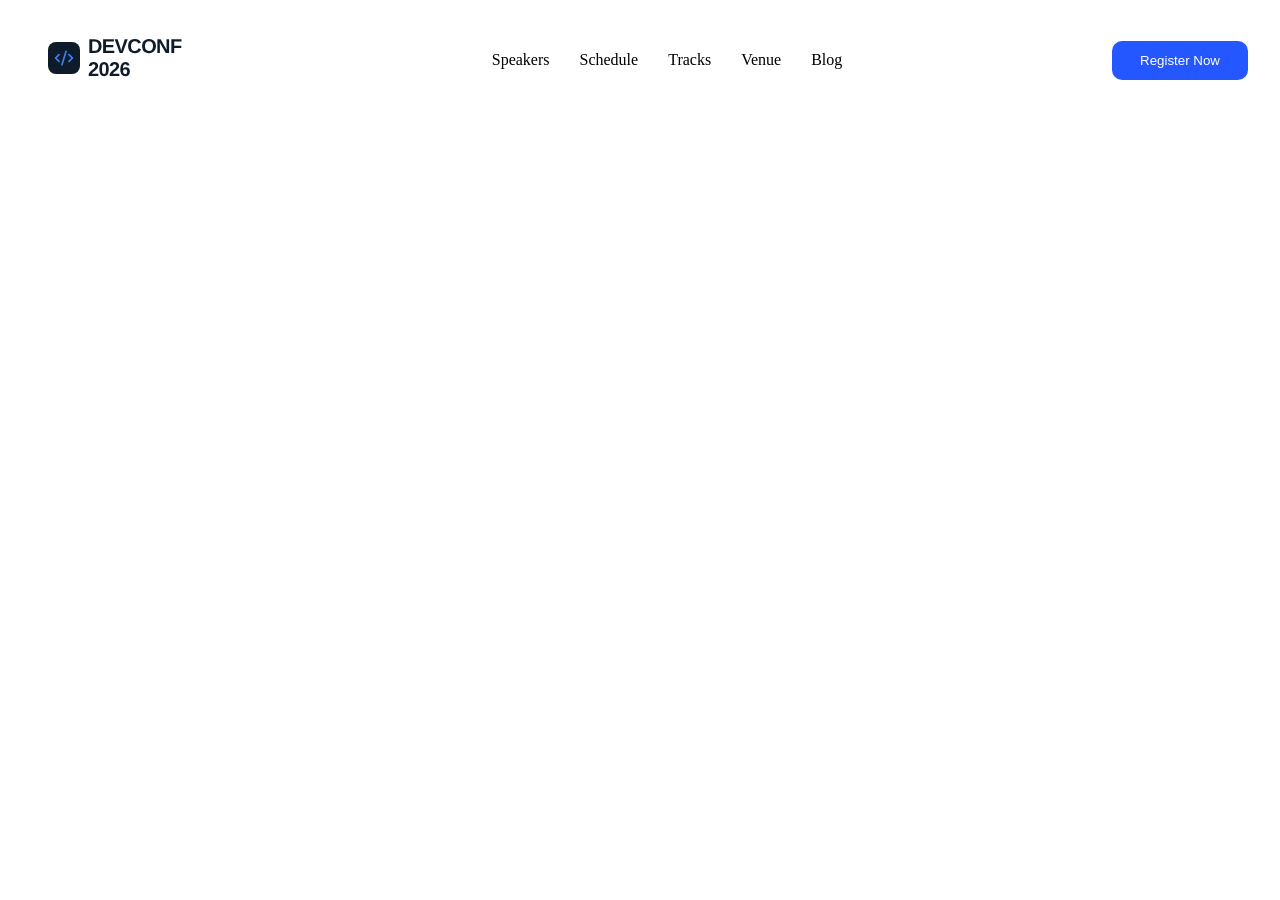
==== index.html @ 92a16733 "first commit" ====
<!DOCTYPE html>
<html lang="en">

<head>
    <meta charset="UTF-8">
    <meta name="viewport" content="width=device-width, initial-scale=1.0">
    <title>Document</title>
    <link rel="stylesheet" href="./style.html/style.css">
</head>

<body>
    <!-- nav start -->
    <nav class="navbar container">
        <div>
            <img src="./image/Container.png" alt="">
        </div>
        <!-- menu -->
        <div>
            <ul class="menubar">
                <li>Speakers</li>
                <li>Schedule</li>
                <li>Tracks</li>
                <li>Venue</li>
                <li>Blog</li>
            </ul>
        </div>
        <!-- button -->
        <div>
            <button class="button">Register Now</button>
        </div>
    </nav>
    <!-- nav end -->
</body>

</html>
---- style.html/style.css ----
.container{
    max-width: 1200px;
}
.navbar{
    display: flex;
    justify-content: space-between;
    align-items: center;
    width: 100%;
    margin: 20px auto;
    padding: 15px 40px;
    background-color: white;
}         
.menubar{
    display: flex;
    justify-content: center;
    gap: 30px;
    list-style: none;
}
.button{
    background: #2457ff;
    color: white;
    margin: auto;
    padding: 12px 28px;
    border: none;
    border-radius: 10px;
}
.button:hover{
   /* color: #e3ad55; */
   background: red;
}
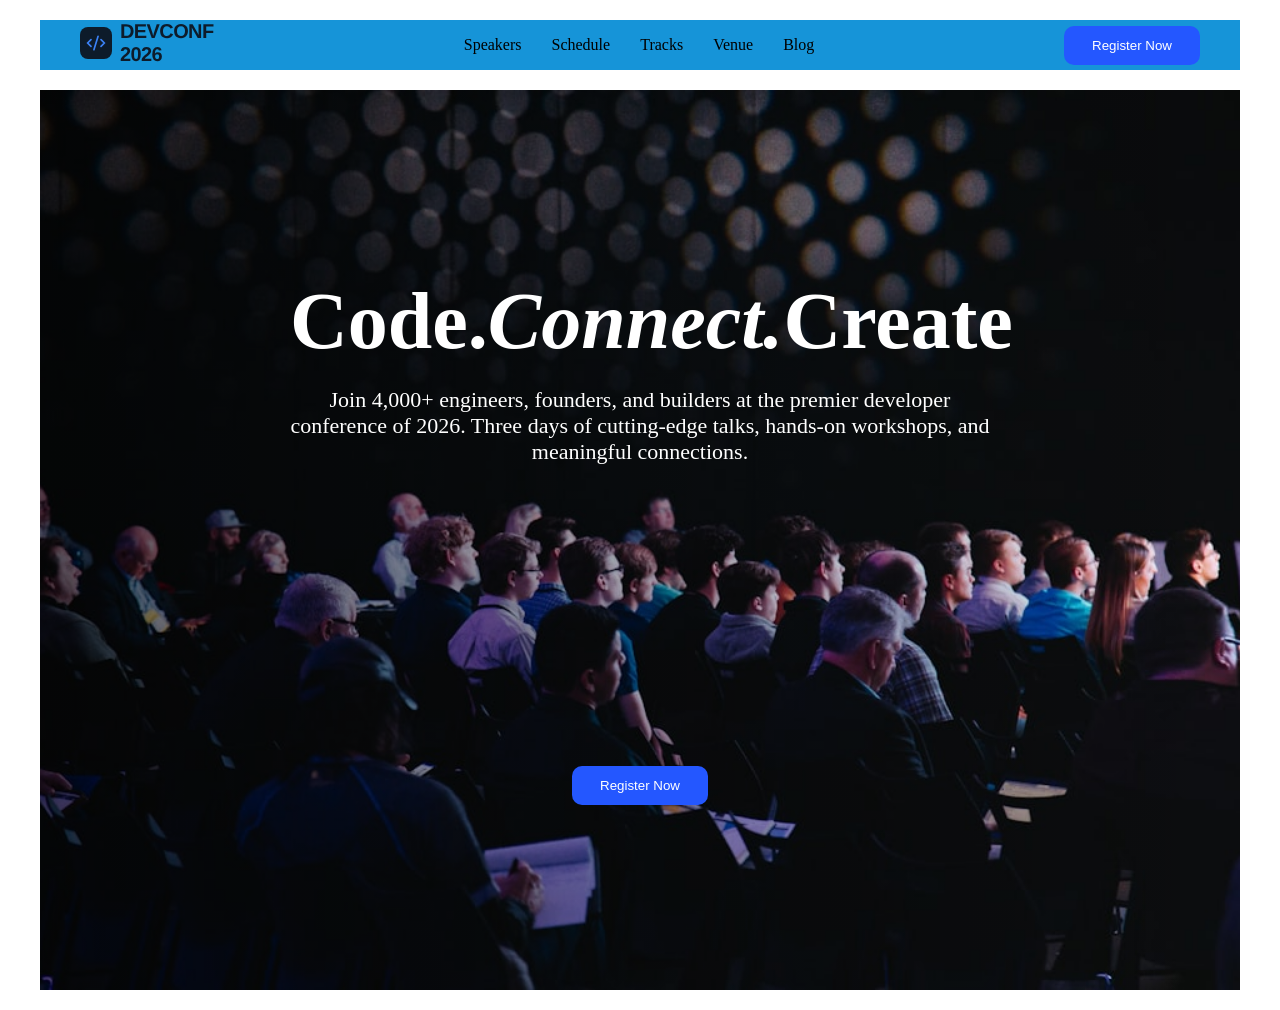
==== commit 9aa1fb62: "Banner saction completed" ====
--- a/index.html
+++ b/index.html
@@ -8,7 +8,7 @@
     <link rel="stylesheet" href="./style.html/style.css">
 </head>
 
-<body>
+<body">
     <!-- nav start -->
     <nav class="navbar container">
         <div>
@@ -30,6 +30,17 @@
         </div>
     </nav>
     <!-- nav end -->
-</body>
+    <!-- banner saction start -->
+    <section class="banner container">
+        <div class="banner-content">
+            <h1>Code.<em>Connect.</em>Create</h1>
+            <p>Join 4,000+ engineers, founders, and builders at the premier developer conference of 2026. Three days of
+                cutting-edge talks, hands-on workshops, and meaningful connections.</p>
+            <button class="btn">Register Now</button>
+        </div>
+    </section>
+    <!-- banner saction end -->
+    <!-- 1st card section start -->
+    </body>
 
 </html>
--- a/style.html/style.css
+++ b/style.html/style.css
@@ -1,14 +1,22 @@
+
+
+*{
+    margin:0;
+    padding:0;
+    box-sizing:border-box;
+}
 .container{
     max-width: 1200px;
+    margin: auto;
 }
 .navbar{
     display: flex;
     justify-content: space-between;
     align-items: center;
     width: 100%;
-    margin: 20px auto;
-    padding: 15px 40px;
-    background-color: white;
+    margin:20px auto;
+    padding: 0px 40px;
+    background-color: rgb(22, 148, 216);
 }         
 .menubar{
     display: flex;
@@ -27,4 +35,63 @@
 .button:hover{
    /* color: #e3ad55; */
    background: red;
+}
+/* navbar end */
+/* banner saction start */
+.banner{
+    background-image:linear-gradient(
+        to right,
+        rgba(0,0,0,0.8) 0%,
+        rgba(0,0,0,0.6) 0%,
+        rgba(0,0,0,0.2) 70%,
+        rgba(0,0,0,0) 100%
+        ),
+     url(../image/banner.jpg);
+    background-position: center;
+    background-size: cover;
+    width: 100%;
+    height: 100vh;
+    max-width: 1200px;
+    display: flex;
+    justify-content: center;
+    align-items: center;
+    text-align: center;
+    margin: 20px auto;
+}
+.banner-content{
+    width: 700px;
+    margin: 20px auto;
+}
+.banner h1{
+    color: white;
+    font-size: 80px;
+    margin-bottom: 20px;
+}
+.banner p{
+    color: white;
+    font-size: 22px;
+    font-weight: 400;
+    width: auto;
+    height: auto;
+    text-decoration: none;
+    margin-bottom: 1px;
+}
+.btn{
+    background: #2457ff;
+    color: white;
+    margin: auto;
+    padding: 12px 28px;
+    border: none;
+    border-radius: 10px;
+    margin-top: 300px;
+}
+.btn:hover{
+    background: red;
+}
+/* banner section end */
+/* card-section start */
+.card-section{
+    display: grid;
+    /* justify-content: space-between; */
+    grid-template-columns: 2, 1fr;
 }
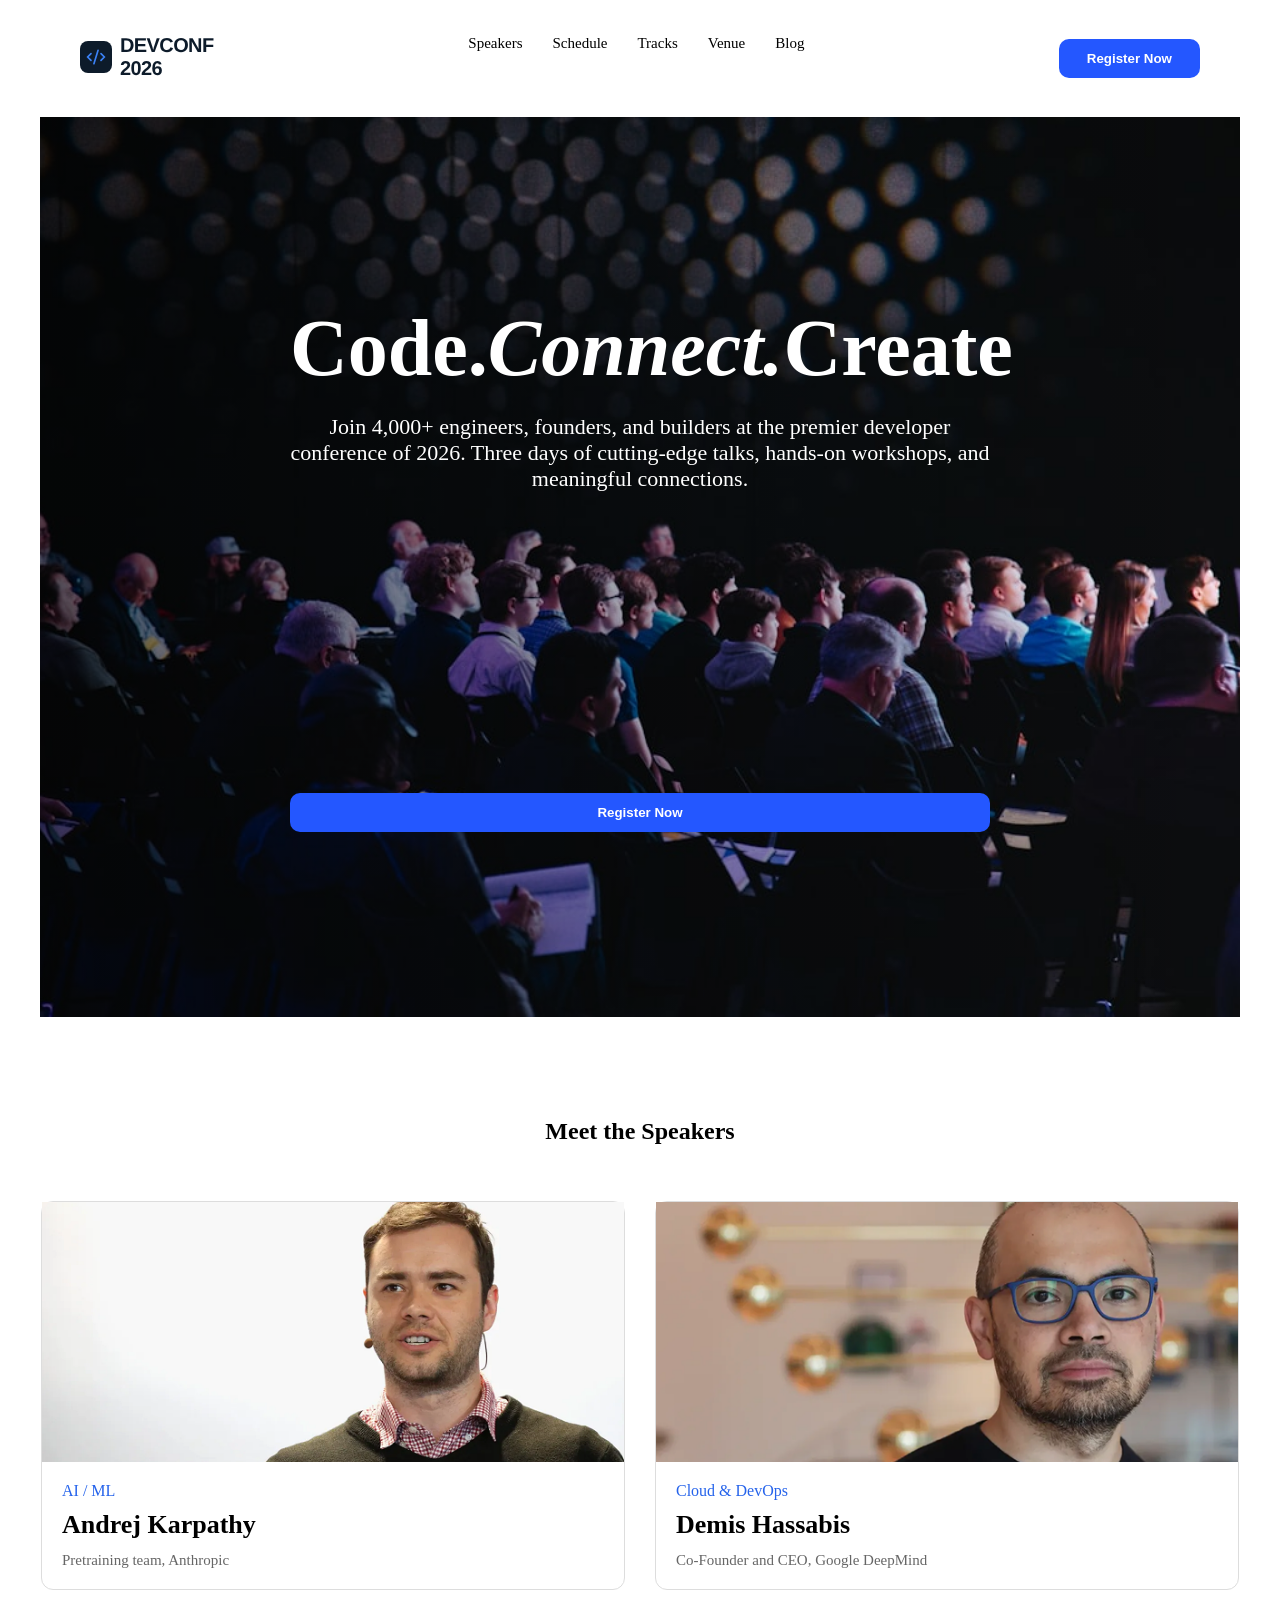
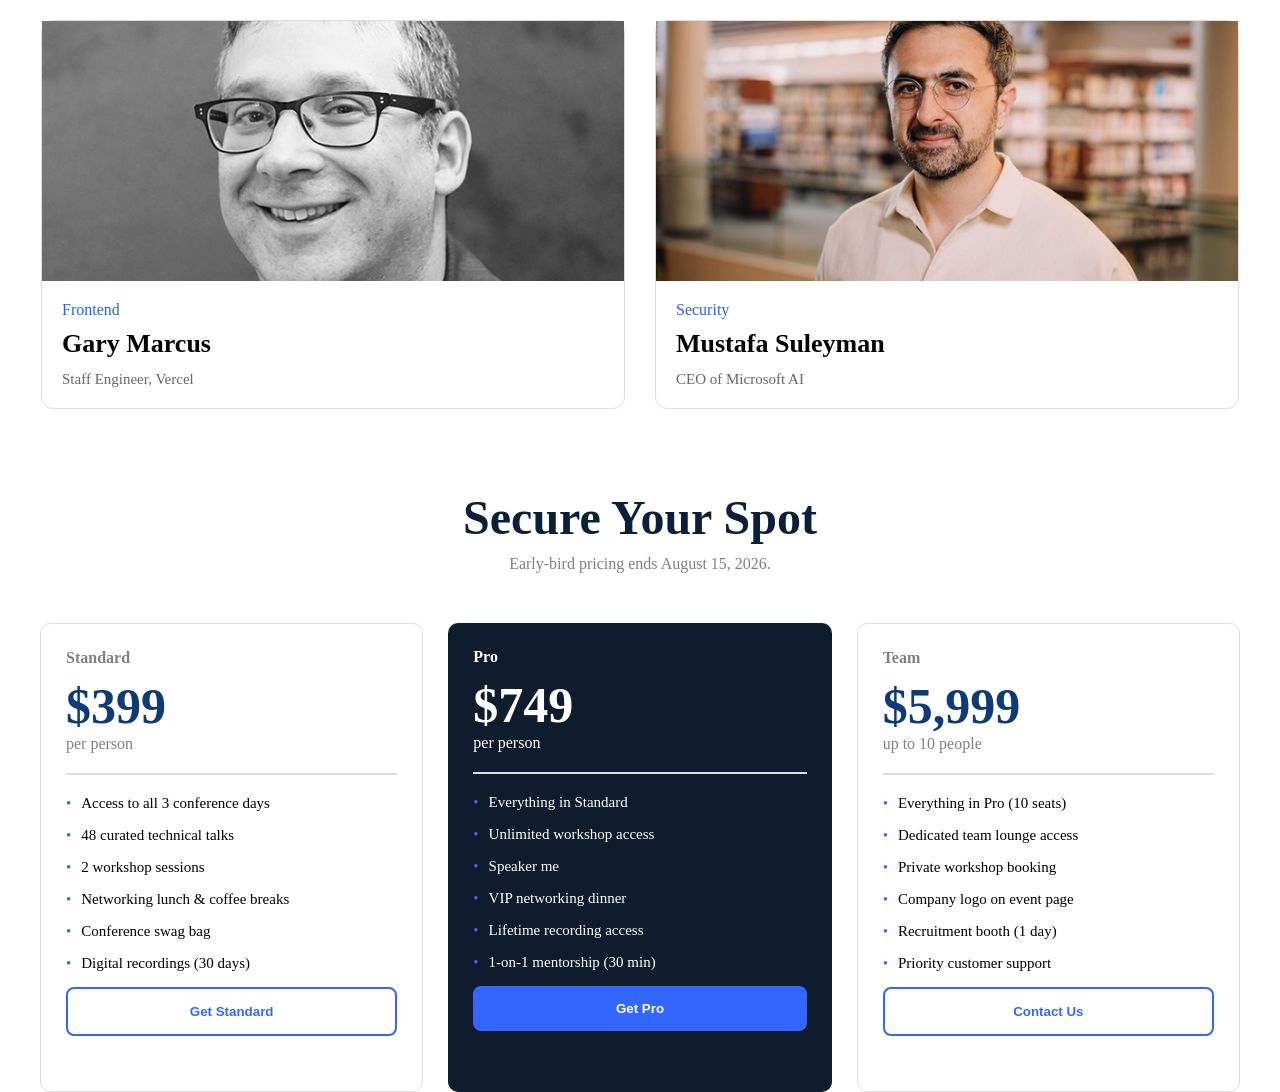
==== commit 699e5a07: "Speaker section and Card section done" ====
--- a/index.html
+++ b/index.html
@@ -31,7 +31,7 @@
     </nav>
     <!-- nav end -->
     <!-- banner saction start -->
-    <section class="banner container">
+    <section class="banner">
         <div class="banner-content">
             <h1>Code.<em>Connect.</em>Create</h1>
             <p>Join 4,000+ engineers, founders, and builders at the premier developer conference of 2026. Three days of
@@ -41,6 +41,99 @@
     </section>
     <!-- banner saction end -->
     <!-- 1st card section start -->
+    <section class="speaker">
+        <h1>Meet the Speakers</h1>
+        <div class="speaker-container">
+            <div class="card">
+                <img src="./image/andrej.png" alt="">
+                <div class="card-content">
+                    <p class="p-tag-colour">AI / ML</p>
+                    <h3>Andrej Karpathy</h3>
+                    <p class="job">Pretraining team, Anthropic</p>
+                </div>
+            </div>
+            <div class="card">
+                <img src="./image/demis.png" alt="">
+                <div class="card-content">
+                    <p class="p-tag-colour">Cloud & DevOps</p>
+                    <h3>Demis Hassabis</h3>
+                    <p class="job">Co-Founder and CEO, Google DeepMind</p>
+                </div>
+            </div>
+            <div class="card">
+                <img src="./image/gary.png" alt="">
+                <div class="card-content">
+                    <p class="p-tag-colour">Frontend</p>
+                    <h3>Gary Marcus</h3>
+                    <p class="job">Staff Engineer, Vercel</p>
+                </div>
+            </div>
+            <div class="card">
+                <img src="./image/mustafa.png" alt="">
+                <div class="card-content">
+                    <p class="p-tag-colour">Security</p>
+                    <h3>Mustafa Suleyman</h3>
+                    <p class="job">CEO of Microsoft AI</p>
+                </div>
+            </div>
+        </div>
+    </section>
+    <!-- speaker-section end -->
+    <!-- card-section start -->
+    <section class="prising">
+        <header>
+            <h1>Secure Your Spot</h1>
+            <p class="subtitle">Early-bird pricing ends August 15, 2026.</p>
+        </header>
+        <div class="pricing-container">
+            <div class="box-1">
+                <p class="plan">Standard</p>
+                <h2>$399</h2>
+                <p class="price-text">per person</p>
+                <hr>
+                <ul class="dot">
+                    <li>Access to all 3 conference days</li>
+                    <li>48 curated technical talks</li>
+                    <li>2 workshop sessions</li>
+                    <li>Networking lunch & coffee breaks</li>
+                    <li>Conference swag bag</li>
+                    <li>Digital recordings (30 days)</li>
+                    <button>Get Standard</button>
+                </ul>
+            </div>
+            <div class="box-2">
+                <p class="plan">Pro</p>
+                <h2>$749</h2>
+                <p class="price-text">per person</p>
+                <hr>
+                <ul class="dot">
+                    <li>Everything in Standard</li>
+                    <li>Unlimited workshop access</li>
+                    <li>Speaker me </li>
+                    <li>VIP networking dinner</li>
+                    <li>Lifetime recording access</li>
+                    <li>1-on-1 mentorship (30 min)</li>
+                    <button class="button-2">Get Pro</button>
+                </ul>
+            </div>
+            <div class="box-1">
+                <p class="plan">Team</p>
+                <h2>$5,999</h2>
+                <p class="price-text">up to 10 people</p>
+                <hr>
+                <ul class="dot">
+                    <li>Everything in Pro (10 seats)</li>
+                    <li>Dedicated team lounge access</li>
+                    <li>Private workshop booking</li>
+                    <li>Company logo on event page</li>
+                    <li>Recruitment booth (1 day)</li>
+                    <li>Priority customer support</li>
+                    <button>Contact Us</button>
+                </ul>
+            </div>
+        </div>
+    </section>
+
     </body>
 
 </html>
--- a/style.html/style.css
+++ b/style.html/style.css
@@ -1,5 +1,3 @@
-
-
 *{
     margin:0;
     padding:0;
@@ -16,7 +14,8 @@
     width: 100%;
     margin:20px auto;
     padding: 0px 40px;
-    background-color: rgb(22, 148, 216);
+    background-color: white;
+    
 }         
 .menubar{
     display: flex;
@@ -31,6 +30,7 @@
     padding: 12px 28px;
     border: none;
     border-radius: 10px;
+    cursor: pointer;
 }
 .button:hover{
    /* color: #e3ad55; */
@@ -38,6 +38,11 @@
 }
 /* navbar end */
 /* banner saction start */
+.card-section{
+    width: 100%;
+    max-width: 1200px;
+    margin: 80px auto;
+}
 .banner{
     background-image:linear-gradient(
         to right,
@@ -89,9 +94,168 @@
     background: red;
 }
 /* banner section end */
-/* card-section start */
-.card-section{
+/* speaker-section start */
+.speaker{
+    max-width:1200px;
+    margin: auto;
+    border: 1px solid white;
+}
+.speaker h1{
+    text-align: center;
+    margin-top: 80px;
+    margin-bottom: 56px;
+}
+.speaker-container{
     display: grid;
-    /* justify-content: space-between; */
-    grid-template-columns: 2, 1fr;
-}+    grid-template-columns: repeat(2,1fr);
+    gap: 30px; 
+}
+.card{
+    background:#fff;
+    border-radius:12px;
+    border:1px solid #ddd;
+}
+.card img{
+    width:100%;
+    height:260px;
+    object-fit:cover;
+    display:block;
+}
+.card-content{
+    padding:20px;
+}
+.p-tag-colour{
+     color:#2563eb;
+    margin-bottom:10px;
+}
+.card h3{
+    font-size:26px;
+    margin-bottom:12px;
+}
+.job{
+    color: #666;
+    font-size: 15px;
+}
+/* seaker-section end */
+/* card-srction-start */
+.prising{
+    max-width:1200px;
+    margin:auto
+}
+.box-container{
+    text-align: center;
+}
+.buy-card{
+    display: flex;
+    justify-content: center;
+    gap: 30px;
+    background-color: white;
+}
+header p{
+    margin-top: 12px;
+    margin-bottom: 48px;
+}
+.box-1{
+    border: #2457ff;
+}
+.prising h1{
+    text-align:center;
+    font-size:48px;
+    color:#0b1f39;
+    margin-top: 80px;
+}
+.subtitle{
+        text-align:center;
+    color:gray;
+    margin-top:10px;
+    margin-bottom:50px;
+}
+.pricing-container{
+    display:grid;
+    grid-template-columns:repeat(3,1fr);
+    gap:25px;
+}
+.box-1{
+    background: white;
+    border: 1px solid #ddd;
+    padding: 25px;
+    border-radius: 10px;
+}.box-1 h2{
+    font-size:50px;
+    color:#0e3b75;
+}
+.plan{
+    font: size 30px;px;
+    color:gray;
+    font-weight:bold;
+    margin-bottom:10px;
+}
+.price-text{
+    color:gray;
+    margin-bottom:20px;
+}hr{
+    margin:20px 0;
+    border:0;
+    border:1px solid #ddd;
+}
+ul{
+    list-style:none;
+    margin-bottom:30px;
+}
+ul li{
+    margin:15px 0;
+    font-size:15px;
+}
+.dot li::before{
+    content:"•";
+    color:#3366ff;
+    margin-right:10px;
+}
+button{
+    width:100%;
+    padding: 15px;
+    border-radius:8px;
+    border:2px solid #3366ff;
+    background:white;
+    color:#3366ff;
+    font-weight:bold;
+    cursor:pointer;
+}
+button:hover{
+    background:#3366ff;
+    color:white;
+}
+.box-2{
+    background:#0f1c2d;
+    color:white;
+}
+.box-2 h2,
+.box-2 .plan,
+.box-2 .price-text,
+.box-2 li{
+    color:white;
+}
+.box-2 h2{
+    font-size: 50px;
+}
+.active hr{
+    border-color:#2d3c52;
+}
+.box-2{
+    padding: 25px;
+    border-radius: 10px;
+}
+.box-2 button{
+    background:#3366ff;
+    color:white;
+    border:none;
+}
+
+.box-2 button:hover{
+    background:white;
+    color: #3366ff;
+}
+/* card-srction-start */
+
+
+
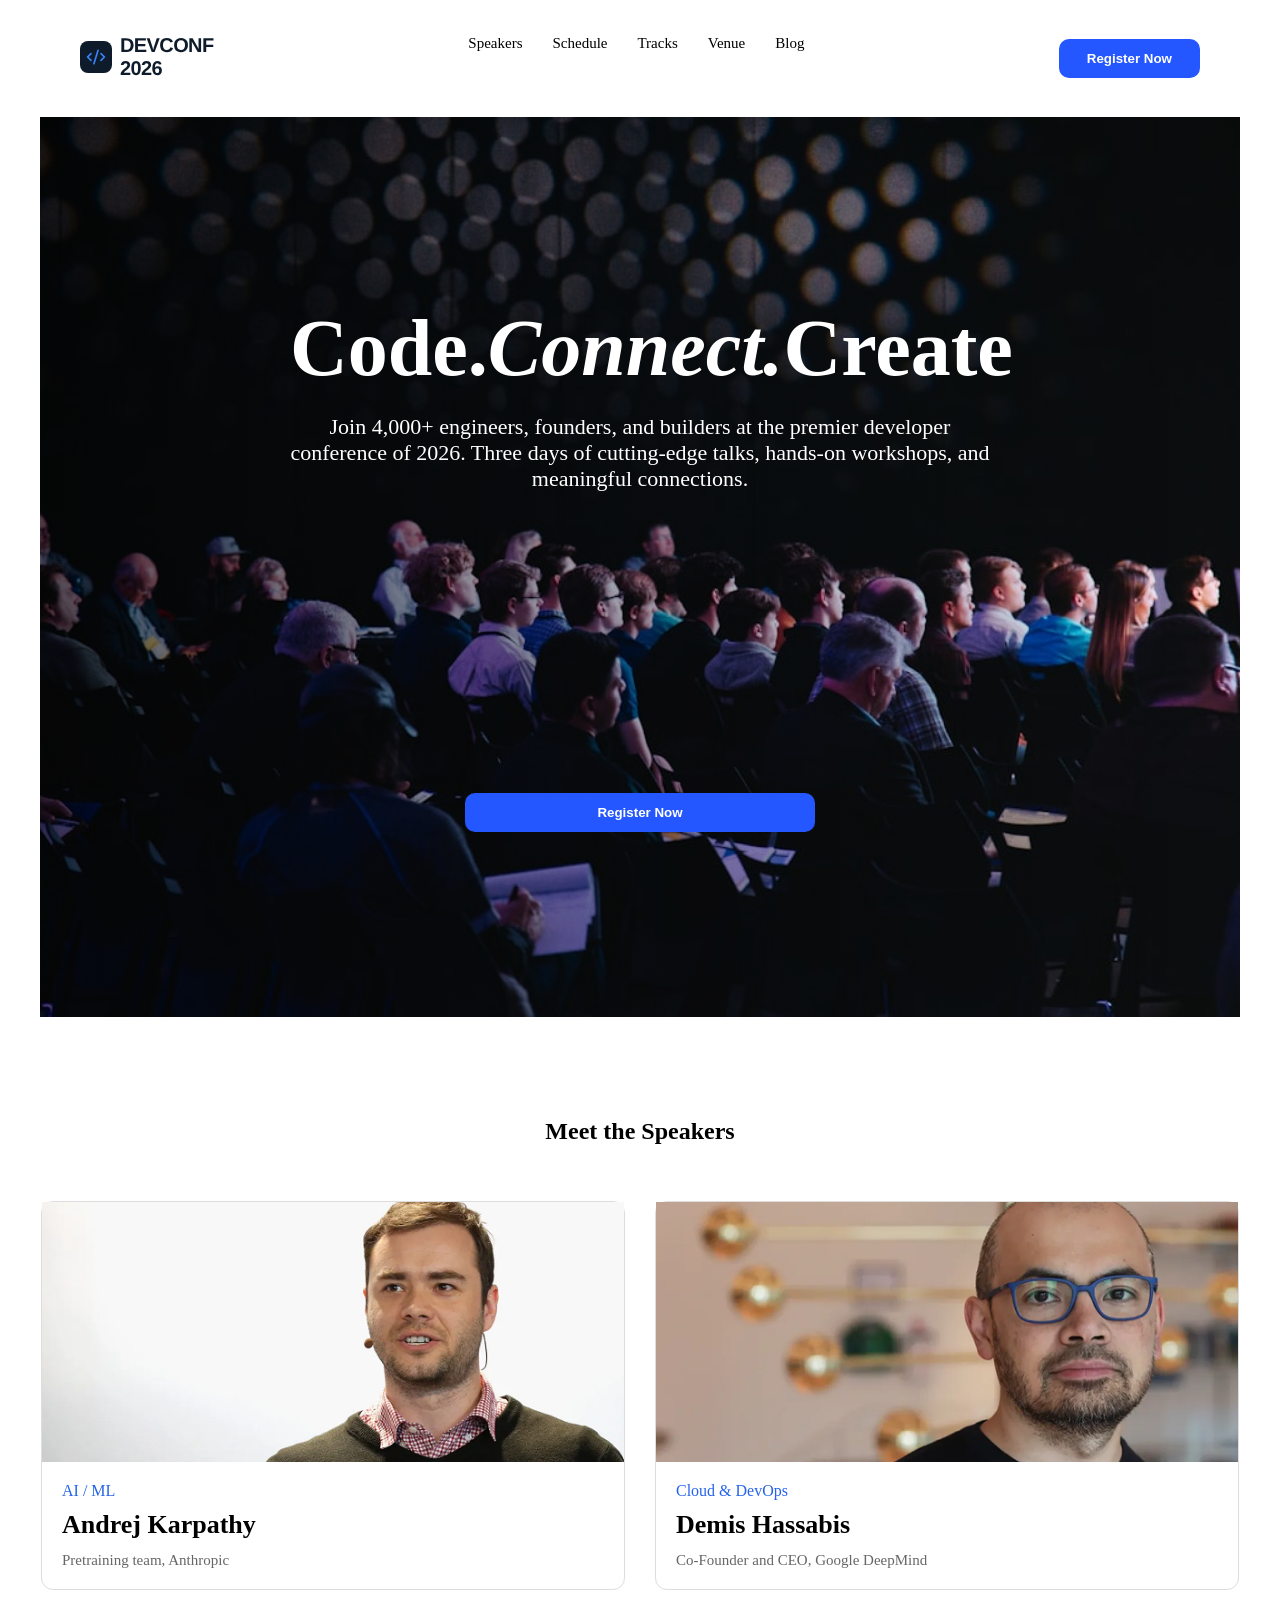
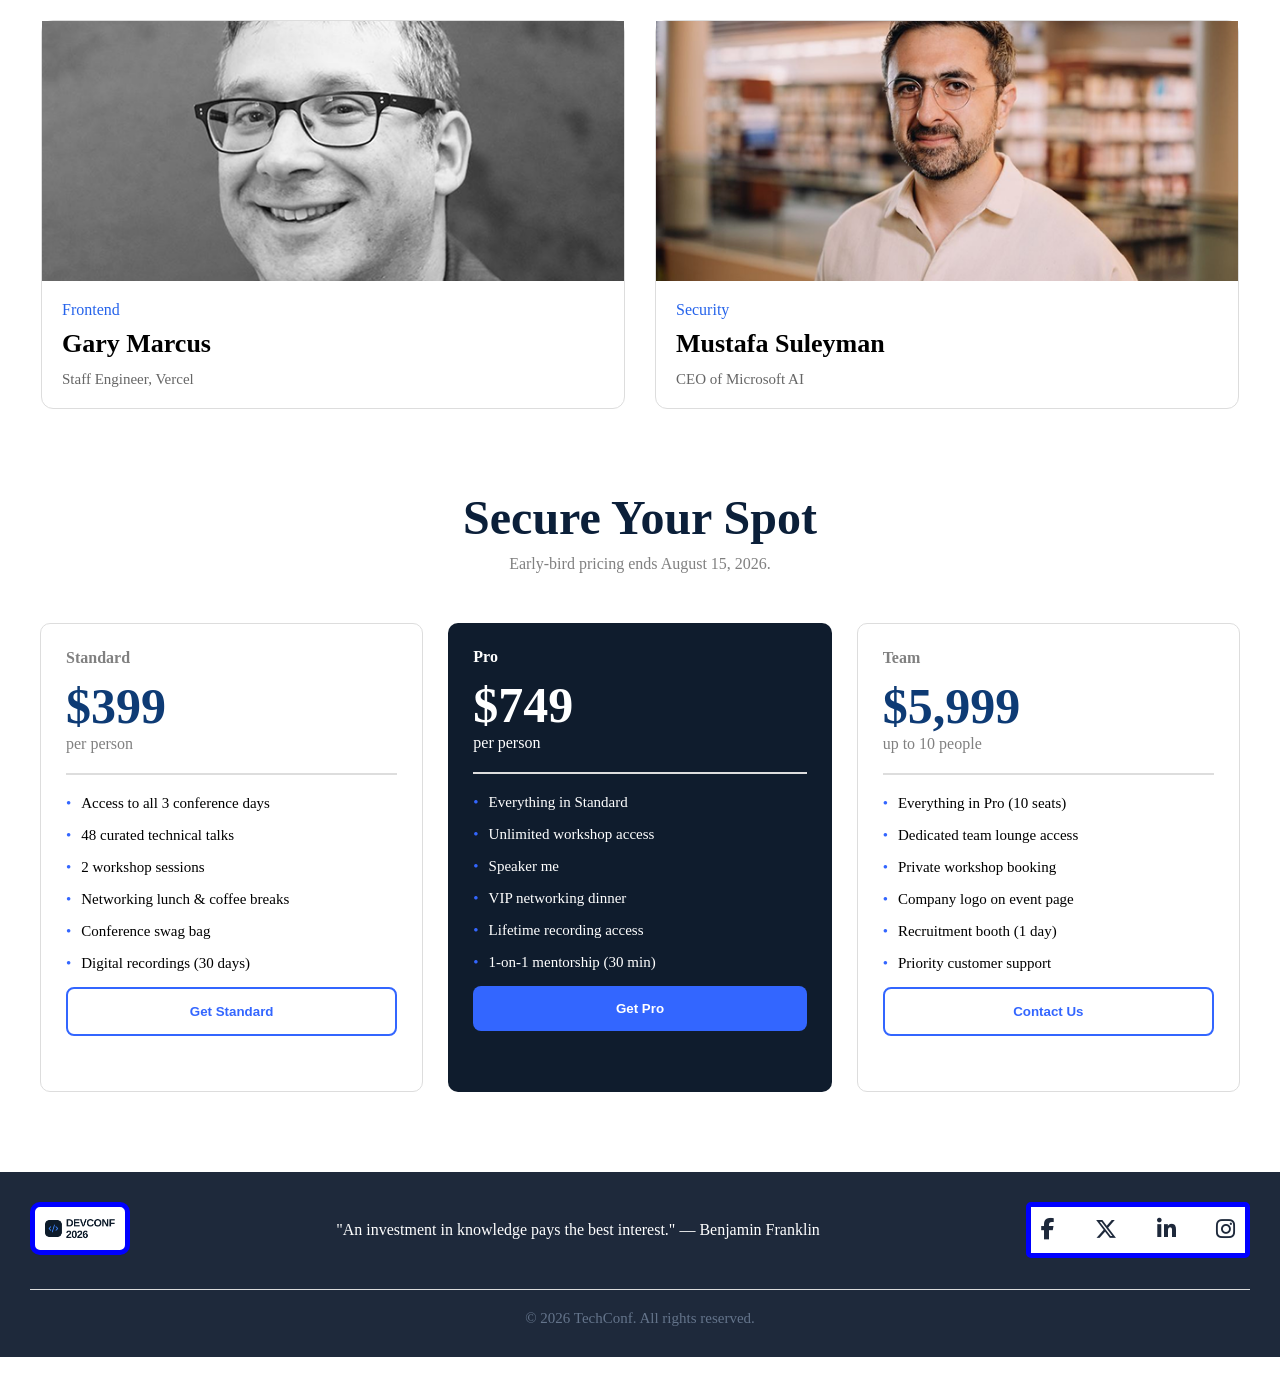
==== commit 9257f86a: "Footer saction completed with socialmedia logos,proverb etc" ====
--- a/index.html
+++ b/index.html
@@ -10,25 +10,27 @@
 
 <body">
     <!-- nav start -->
-    <nav class="navbar container">
-        <div>
-            <img src="./image/Container.png" alt="">
-        </div>
-        <!-- menu -->
-        <div>
-            <ul class="menubar">
-                <li>Speakers</li>
-                <li>Schedule</li>
-                <li>Tracks</li>
-                <li>Venue</li>
-                <li>Blog</li>
-            </ul>
-        </div>
-        <!-- button -->
-        <div>
-            <button class="button">Register Now</button>
-        </div>
-    </nav>
+    <header class="nav-cocor">
+        <nav class="navbar container">
+            <div>
+                <img src="./image/Container.png" alt="">
+            </div>
+            <!-- menu -->
+            <div>
+                <ul class="menubar">
+                    <li>Speakers</li>
+                    <li>Schedule</li>
+                    <li>Tracks</li>
+                    <li>Venue</li>
+                    <li>Blog</li>
+                </ul>
+            </div>
+            <!-- button -->
+            <div>
+                <button class="button">Register Now</button>
+            </div>
+        </nav>
+    </header>
     <!-- nav end -->
     <!-- banner saction start -->
     <section class="banner">
@@ -133,7 +135,28 @@
             </div>
         </div>
     </section>
-
+    <!-- card section end -->
+    <!-- footer saction start -->
+    <footer class="footer">
+        <div class="footer-top">
+            <div class="footer-logo">
+                <img src="./image/logo.png" alt="TechConf Logo">
+            </div>
+            <div class="footer-mid">
+                <p>"An investment in knowledge pays the best interest." — Benjamin Franklin</p>
+            </div>
+            <div class="footer-social">
+                <a href="#"><i class="fa-brands fa-facebook-f"></i></a>
+                <a href="#"><i class="fa-brands fa-x-twitter"></i></a>
+                <a href="#"><i class="fa-brands fa-linkedin-in"></i></a>
+                <a href="#"><i class="fa-brands fa-instagram"></i></a>
+            </div>
+        </div>
+        <hr>
+        <p class="footer-copy">
+            © 2026 TechConf. All rights reserved.
+        </p>
+    </footer>
+    <link rel="stylesheet" href="https://cdnjs.cloudflare.com/ajax/libs/font-awesome/6.7.2/css/all.min.css">
     </body>
-
 </html>
--- a/style.html/style.css
+++ b/style.html/style.css
@@ -11,12 +11,12 @@
     display: flex;
     justify-content: space-between;
     align-items: center;
+    max-width: 1200px;
     width: 100%;
     margin:20px auto;
     padding: 0px 40px;
     background-color: white;
-    
-}         
+}      
 .menubar{
     display: flex;
     justify-content: center;
@@ -85,10 +85,11 @@
     background: #2457ff;
     color: white;
     margin: auto;
-    padding: 12px 28px;
+    padding: 12px 10px;
     border: none;
     border-radius: 10px;
     margin-top: 300px;
+    width: 50%;
 }
 .btn:hover{
     background: red;
@@ -255,7 +256,63 @@
     background:white;
     color: #3366ff;
 }
-/* card-srction-start */
-
-
-
+/* card-srction-end */
+/* footer-saction-start */
+
+.footer{
+    width: 100%
+    max-width:1200px;
+    margin:80px auto 30px; 
+    background-color: #1e293b;
+    padding: 30px;
+}
+.footer-top{
+    display:flex;
+    justify-content:space-between;
+    align-items:center;
+}
+.footer-logo img{
+    width:100px;
+    padding: 10px;
+    border: 5px solid blue;
+    border-radius: 10px;
+    background: white;
+}
+.footer-social{
+    display:flex;
+    border: 5px solid blue;
+    border-radius: 5px;
+    gap: 40px;
+    background: white;
+    padding: 10px;
+}
+.footer-social a{
+    text-decoration:none;
+    color:#1e293b;
+    font-size:22px;
+}
+.footer-social a:hover{
+    color:#2563eb;
+}
+.footer hr{
+    margin:30px 0 20px;
+    border:none;
+    border-top:1px solid #dcdcdc;
+}
+.footer-copy{
+    text-align:center;
+    color:#64748b;
+    font-size:15px;
+}
+(max-width:768px){
+.footer-top{
+    flex-direction:column;
+    gap:20px;
+}
+}
+.footer-mid{
+    color: white;
+}
+
+
+
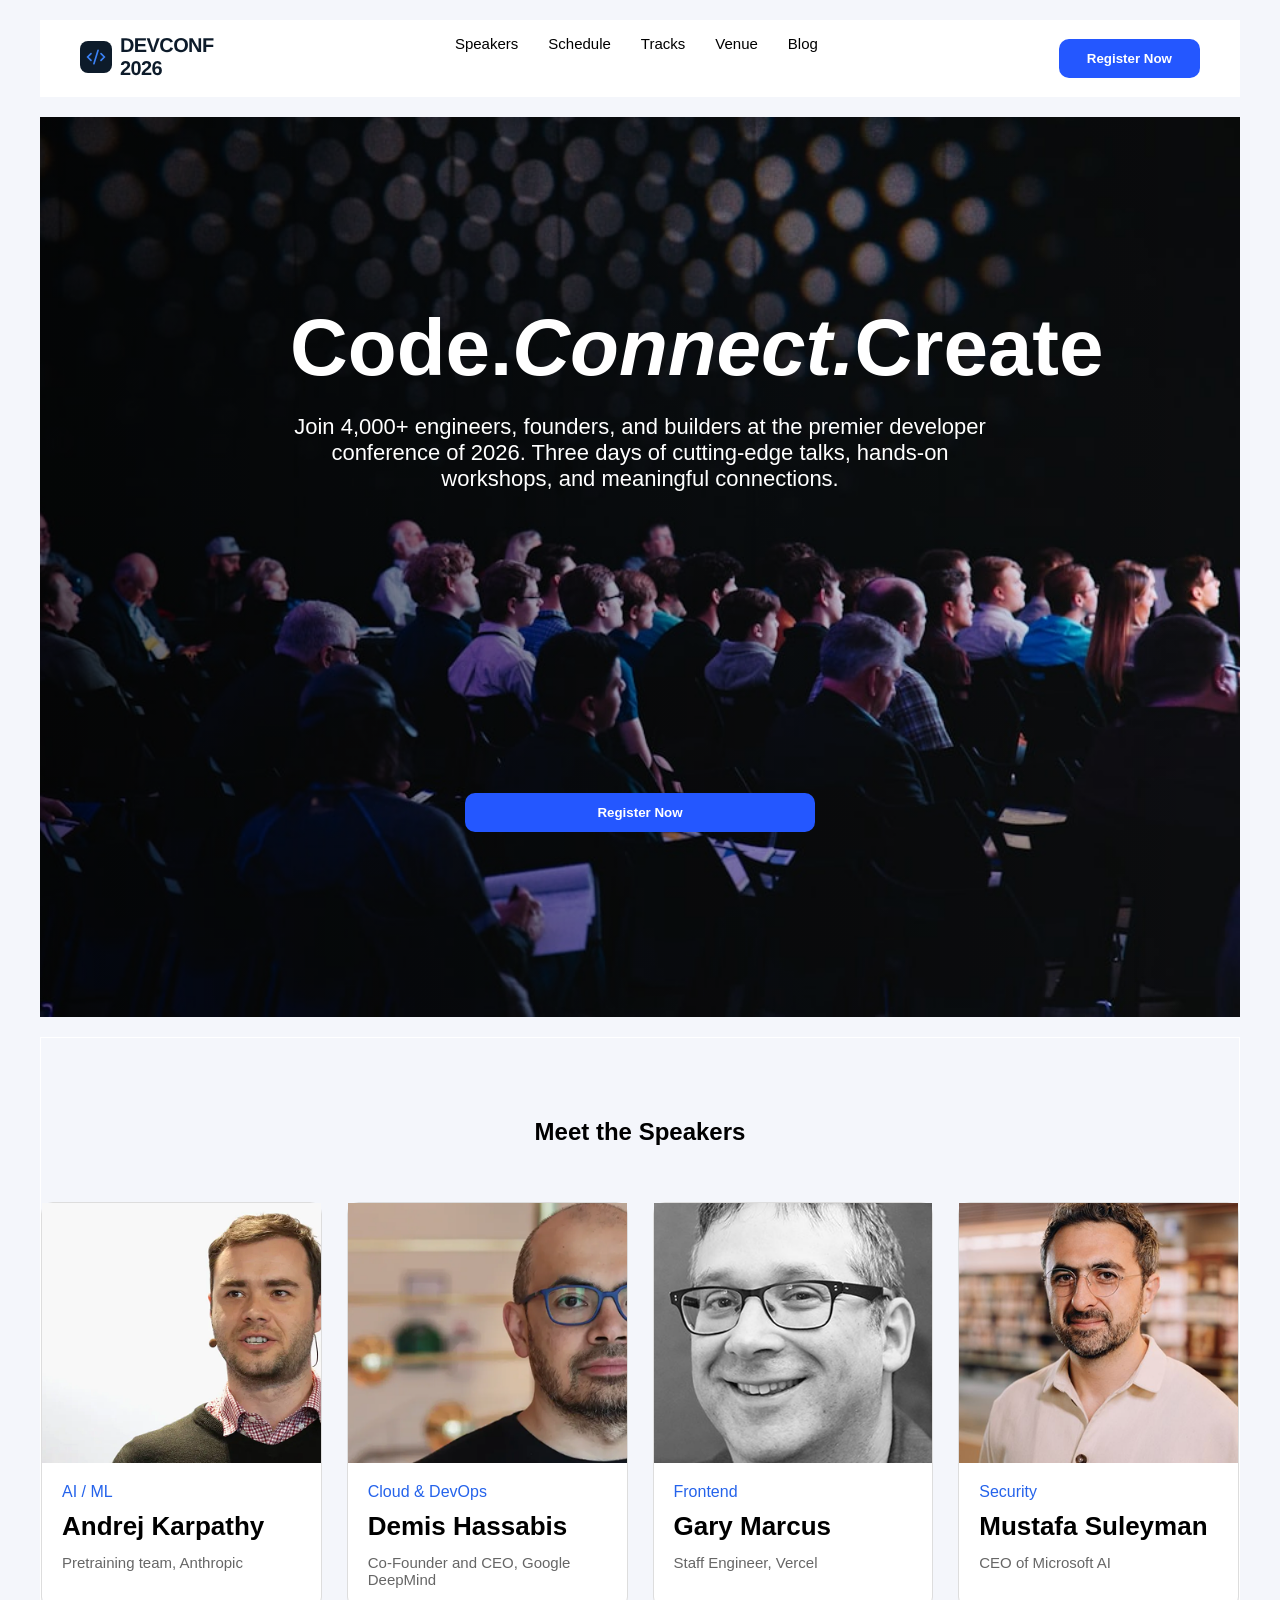
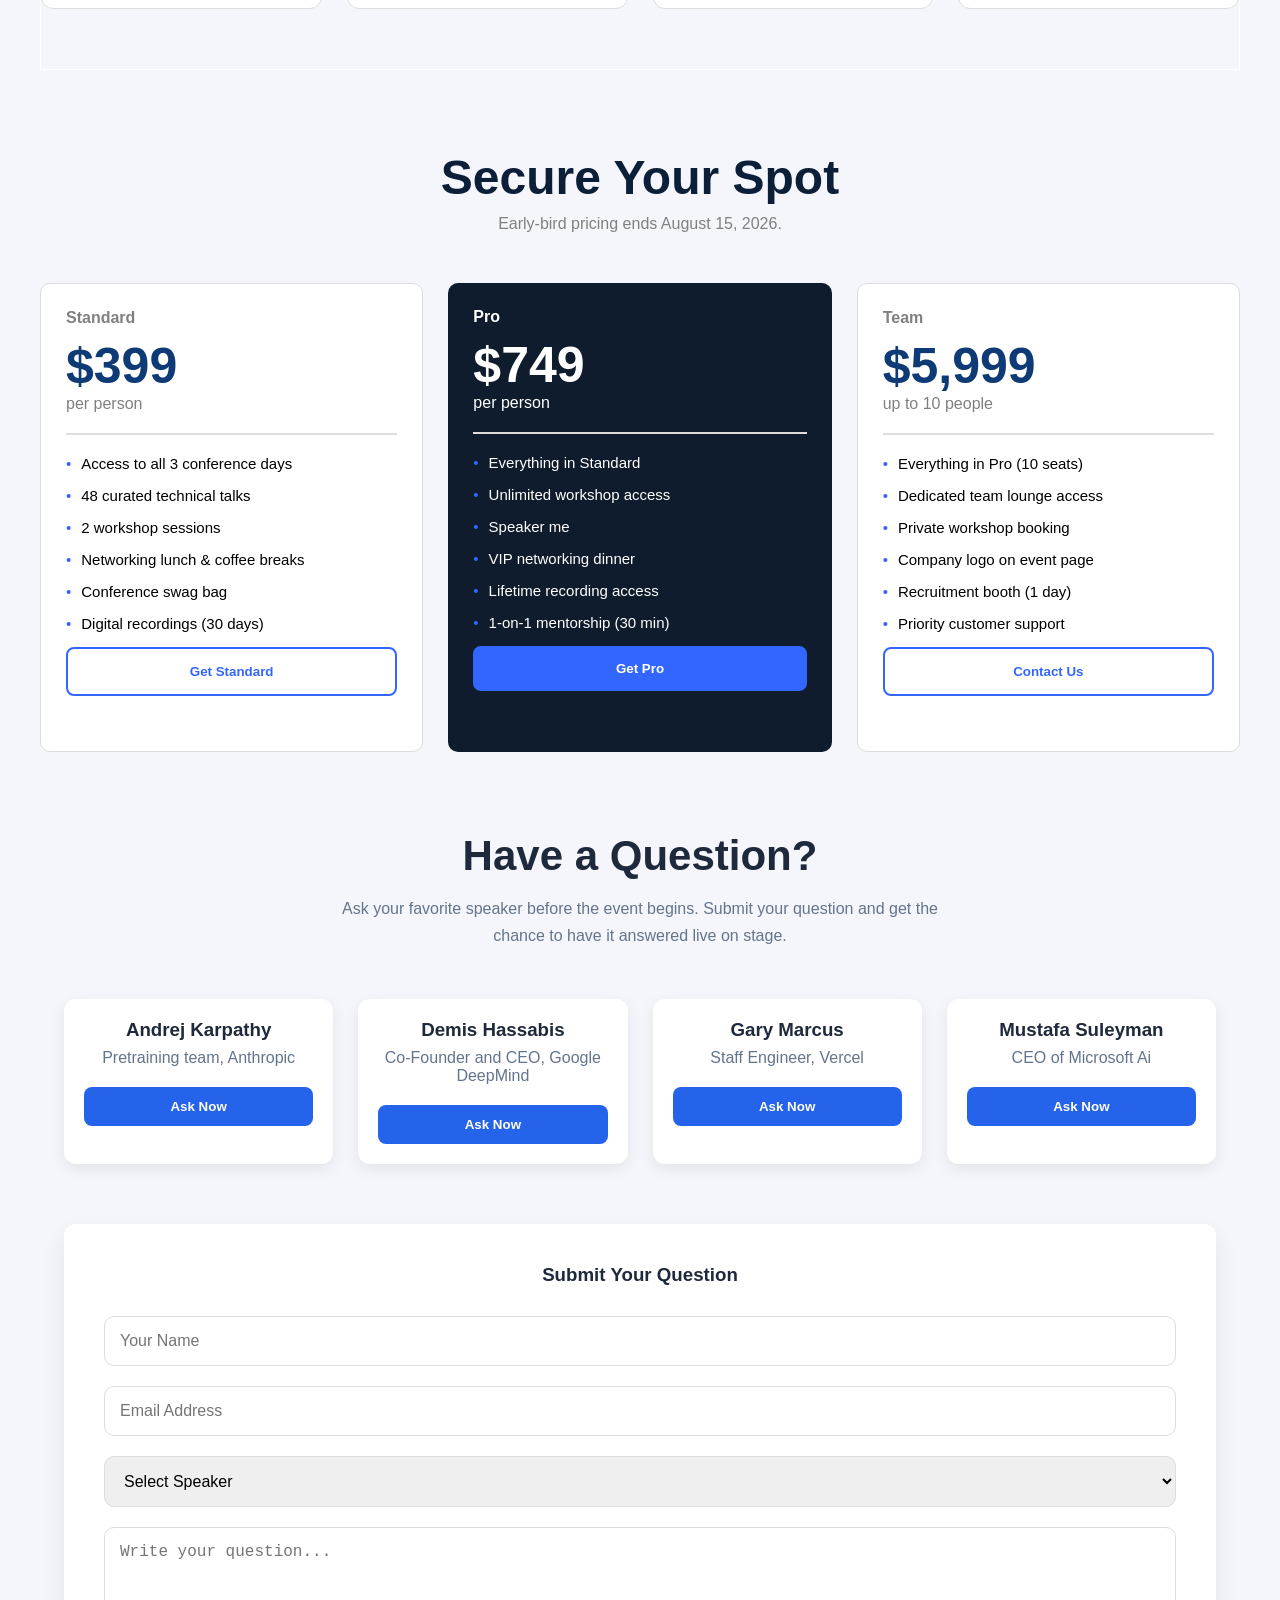
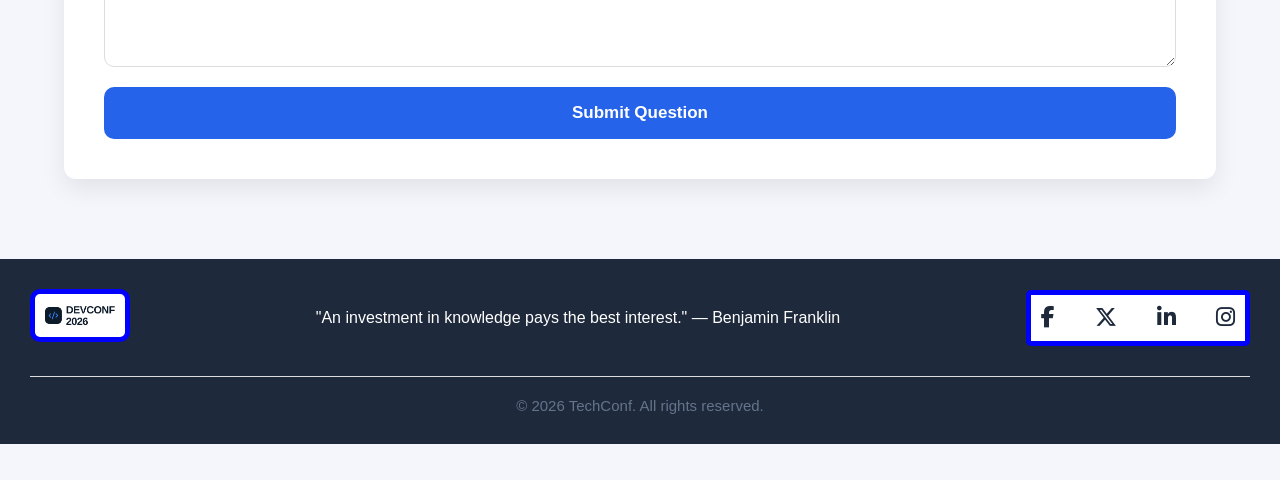
==== commit 4e2559a3: "Ai relevant saction added" ====
--- a/index.html
+++ b/index.html
@@ -136,6 +136,66 @@
         </div>
     </section>
     <!-- card section end -->
+    <!-- AI relevant saction start -->
+
+    <section class="question-section">
+        <div class="section-title">
+            <h2>Have a Question?</h2>
+            <p>
+                Ask your favorite speaker before the event begins.
+                Submit your question and get the chance to have it answered live on stage.
+            </p>
+        </div>
+        <!-- Speaker Cards -->
+        <div class="speaker-container">
+            <div class="speaker-card">
+                <!-- <img src="./images/speaker1.jpg" alt="Speaker"> -->
+                <h3>Andrej Karpathy</h3>
+                <p>Pretraining team, Anthropic</p>
+                <button>Ask Now</button>
+            </div>
+            <div class="speaker-card">
+                <!-- <img src="./images/speaker2.jpg" alt="Speaker"> -->
+                <h3>Demis Hassabis</h3>
+                <p>Co-Founder and CEO, Google DeepMind</p>
+                <button>Ask Now</button>
+            </div>
+            <div class="speaker-card">
+                <!-- <img src="./images/speaker3.jpg" alt="Speaker"> -->
+                <h3>Gary Marcus</h3>
+                <p>Staff Engineer, Vercel</p>
+                <button>Ask Now</button>
+            </div>
+            <div class="speaker-card">
+                <!-- <img src="./images/speaker4.jpg" alt="Speaker"> -->
+                <h3>Mustafa Suleyman</h3>
+                <p>CEO of Microsoft Ai</p>
+                <button>Ask Now</button>
+            </div>
+        </div>
+
+        <!-- Question Form -->
+
+        <div class="question-form">
+            <h3>Submit Your Question</h3>
+            <form>
+                <input type="text" placeholder="Your Name">
+                <input type="email" placeholder="Email Address">
+                <select>
+                    <option>Select Speaker</option>
+                    <option>Andrej Karpathy</option>
+                    <option>Demis Hassabis</option>
+                    <option>Gary Marcus</option>
+                    <option>Mustafa Suleyman</option>
+                </select>
+                <textarea rows="6" placeholder="Write your question..."></textarea>
+                <button type="submit" class="submit-btn">
+                    Submit Question
+                </button>
+            </form>
+        </div>
+    </section>
+    <!-- Ai relevant saction end -->
     <!-- footer saction start -->
     <footer class="footer">
         <div class="footer-top">
@@ -158,5 +218,6 @@
         </p>
     </footer>
     <link rel="stylesheet" href="https://cdnjs.cloudflare.com/ajax/libs/font-awesome/6.7.2/css/all.min.css">
+    <!-- footer saction end -->
     </body>
 </html>
--- a/style.html/style.css
+++ b/style.html/style.css
@@ -257,6 +257,152 @@
     color: #3366ff;
 }
 /* card-srction-end */
+/* AI- relevant-section-start */
+*{
+    margin:0;
+    padding:0;
+    box-sizing:border-box;
+}
+body{
+    font-family:Arial, Helvetica, sans-serif;
+    background:#f4f6fb;
+}
+
+/* Section */
+
+.question-section{
+    width:90%;
+    max-width:1200px;
+    margin:80px auto;
+}
+.section-title{
+    text-align:center;
+    margin-bottom:50px;
+}
+.section-title h2{
+    font-size:42px;
+    color:#1e293b;
+    margin-bottom:15px;
+}
+.section-title p{
+    color:#64748b;
+    max-width:650px;
+    margin:auto;
+    line-height:1.7;
+}
+
+/* Speaker Cards */
+
+.speaker-container{
+    display:grid;
+    grid-template-columns:repeat(4,1fr);
+    gap:25px;
+    margin-bottom:60px;
+}
+.speaker-card{
+    background:#fff;
+    border-radius:12px;
+    padding:20px;
+    text-align:center;
+    box-shadow:0 5px 15px rgba(0,0,0,.08);
+    transition:.3s;
+}
+.speaker-card:hover{
+    transform:translateY(-8px);
+}
+.speaker-card img{
+    width:120px;
+    height:120px;
+    border-radius:50%;
+    object-fit:cover;
+    margin-bottom:20px;
+}
+.speaker-card h3{
+    margin-bottom:8px;
+    color:#1e293b;
+}
+.speaker-card p{
+    color:#64748b;
+    margin-bottom:20px;
+}
+.speaker-card button{
+    background:#2563EB;
+    color:#fff;
+    border:none;
+    padding:12px 25px;
+    border-radius:8px;
+    cursor:pointer;
+    transition:.3s;
+}
+.speaker-card button:hover{
+    background:#1d4ed8;
+}
+
+/* Form */
+
+.question-form{
+    background:#fff;
+    padding:40px;
+    border-radius:12px;
+    box-shadow:0 10px 25px rgba(0,0,0,.08);
+}
+.question-form h3{
+    text-align:center;
+    margin-bottom:30px;
+    color:#1e293b;
+}
+.question-form form{
+    display:flex;
+    flex-direction:column;
+    gap:20px;
+}
+.question-form input,
+.question-form select,
+.question-form textarea{
+    width:100%;
+    padding:15px;
+    border:1px solid #ddd;
+    border-radius:10px;
+    font-size:16px;
+    outline:none;
+}
+.question-form input:focus,
+.question-form select:focus,
+.question-form textarea:focus{
+    border-color:#2563EB;
+}
+.submit-btn{
+    width:100%;
+    background:#2563EB;
+    color:#fff;
+    border:none;
+    padding:16px;
+    border-radius:10px;
+    font-size:17px;
+    cursor:pointer;
+    transition:.3s;
+}
+.submit-btn:hover{
+    background:#1d4ed8;
+}
+/* Responsive */
+(max-width:992px){
+.speaker-container{
+    grid-template-columns:repeat(2,1fr);
+}
+}
+(max-width:600px){
+.speaker-container{
+    grid-template-columns:1fr;
+}
+.question-form{
+    padding:25px;
+}
+.section-title h2{
+    font-size:34px;
+}
+}
+/* AI-relevant-saction-end */
 /* footer-saction-start */
 
 .footer{
@@ -313,6 +459,6 @@
 .footer-mid{
     color: white;
 }
-
-
-
+/* footer saction end */
+
+
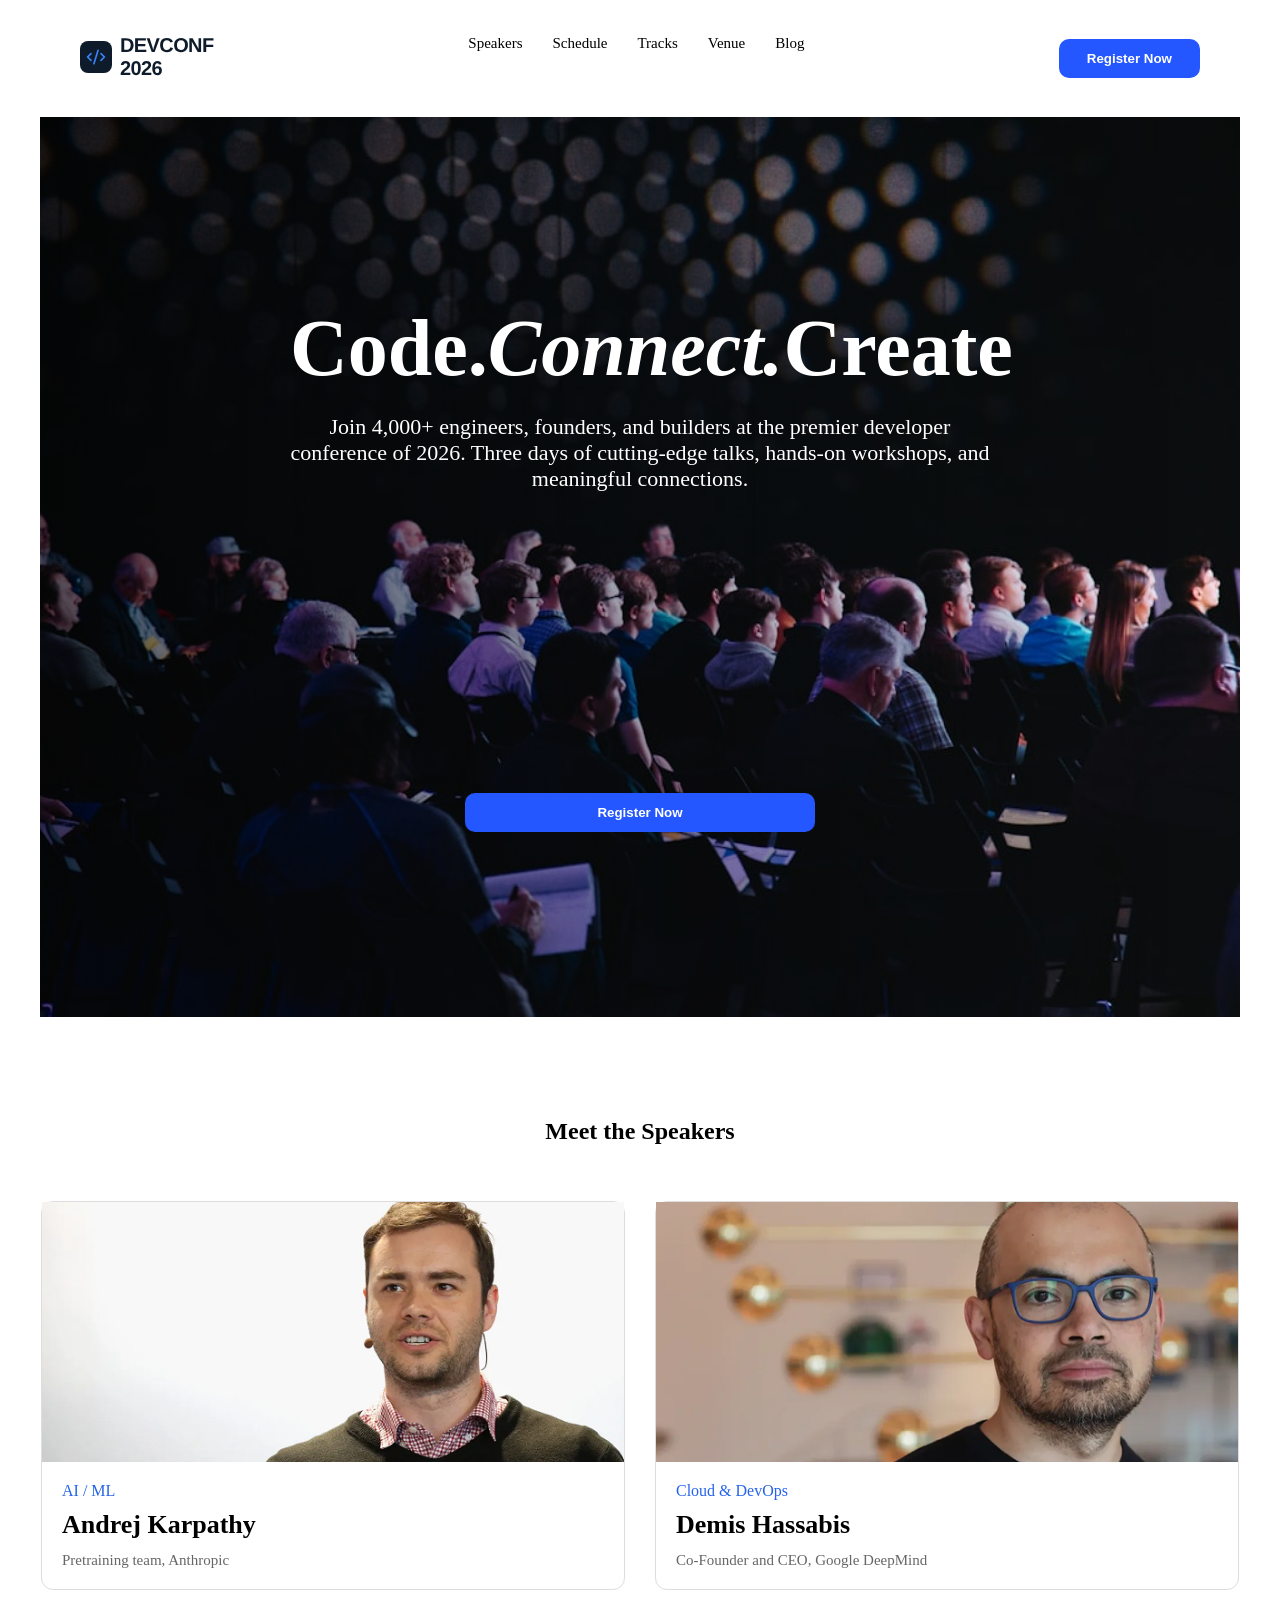
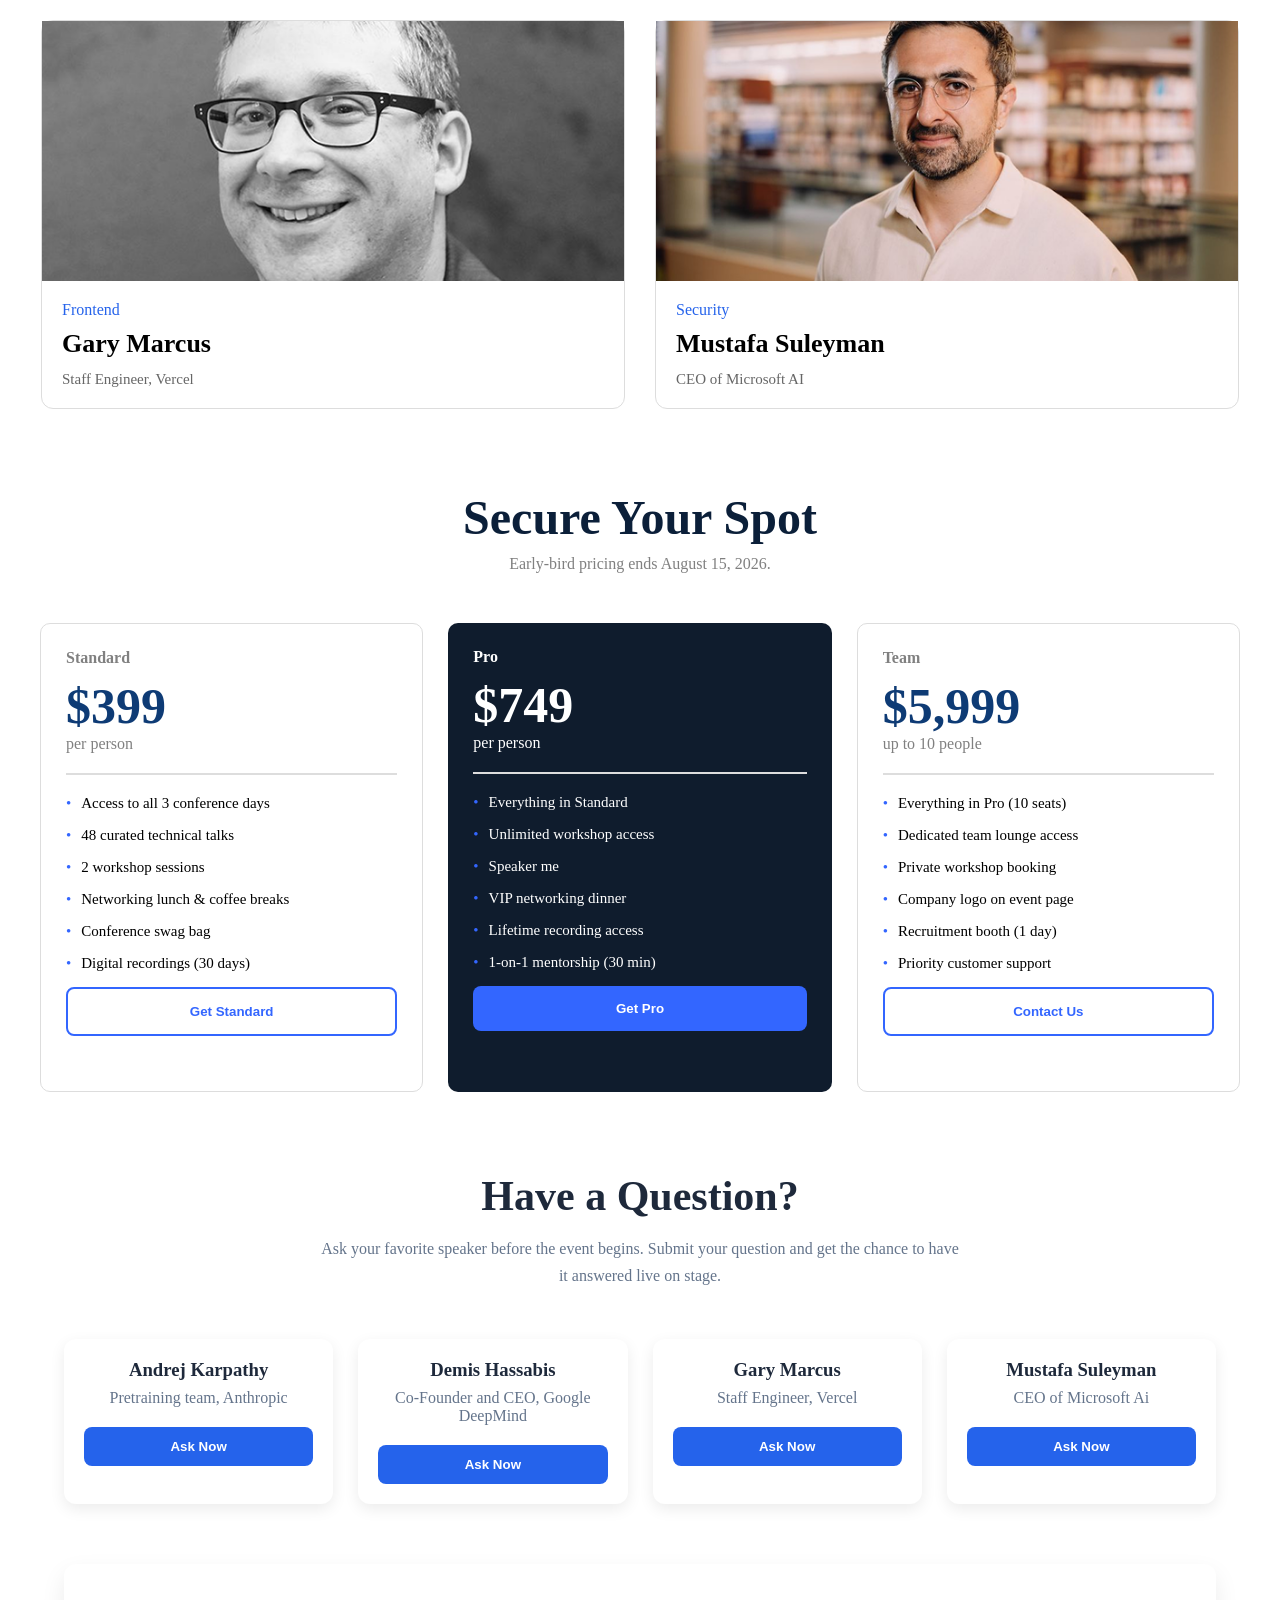
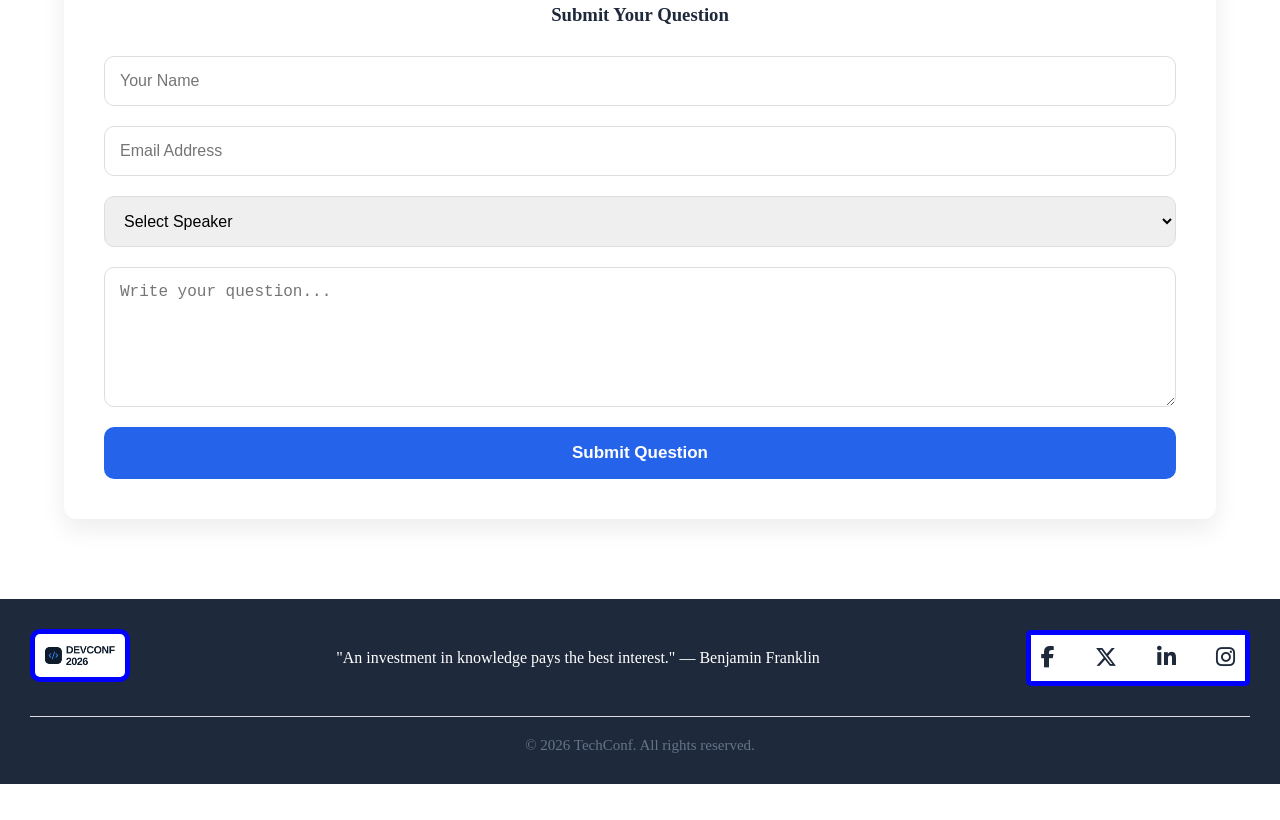
==== commit ed859e87: "div class name change in speaker saction on box parent div" ====
--- a/index.html
+++ b/index.html
@@ -42,10 +42,10 @@
         </div>
     </section>
     <!-- banner saction end -->
-    <!-- 1st card section start -->
+    <!-- speaker section start -->
     <section class="speaker">
         <h1>Meet the Speakers</h1>
-        <div class="speaker-container">
+        <div class="speaker-box-font">
             <div class="card">
                 <img src="./image/andrej.png" alt="">
                 <div class="card-content">
--- a/style.html/style.css
+++ b/style.html/style.css
@@ -106,7 +106,7 @@
     margin-top: 80px;
     margin-bottom: 56px;
 }
-.speaker-container{
+.speaker-box-font{
     display: grid;
     grid-template-columns: repeat(2,1fr);
     gap: 30px; 
@@ -258,15 +258,6 @@
 }
 /* card-srction-end */
 /* AI- relevant-section-start */
-*{
-    margin:0;
-    padding:0;
-    box-sizing:border-box;
-}
-body{
-    font-family:Arial, Helvetica, sans-serif;
-    background:#f4f6fb;
-}
 
 /* Section */
 
